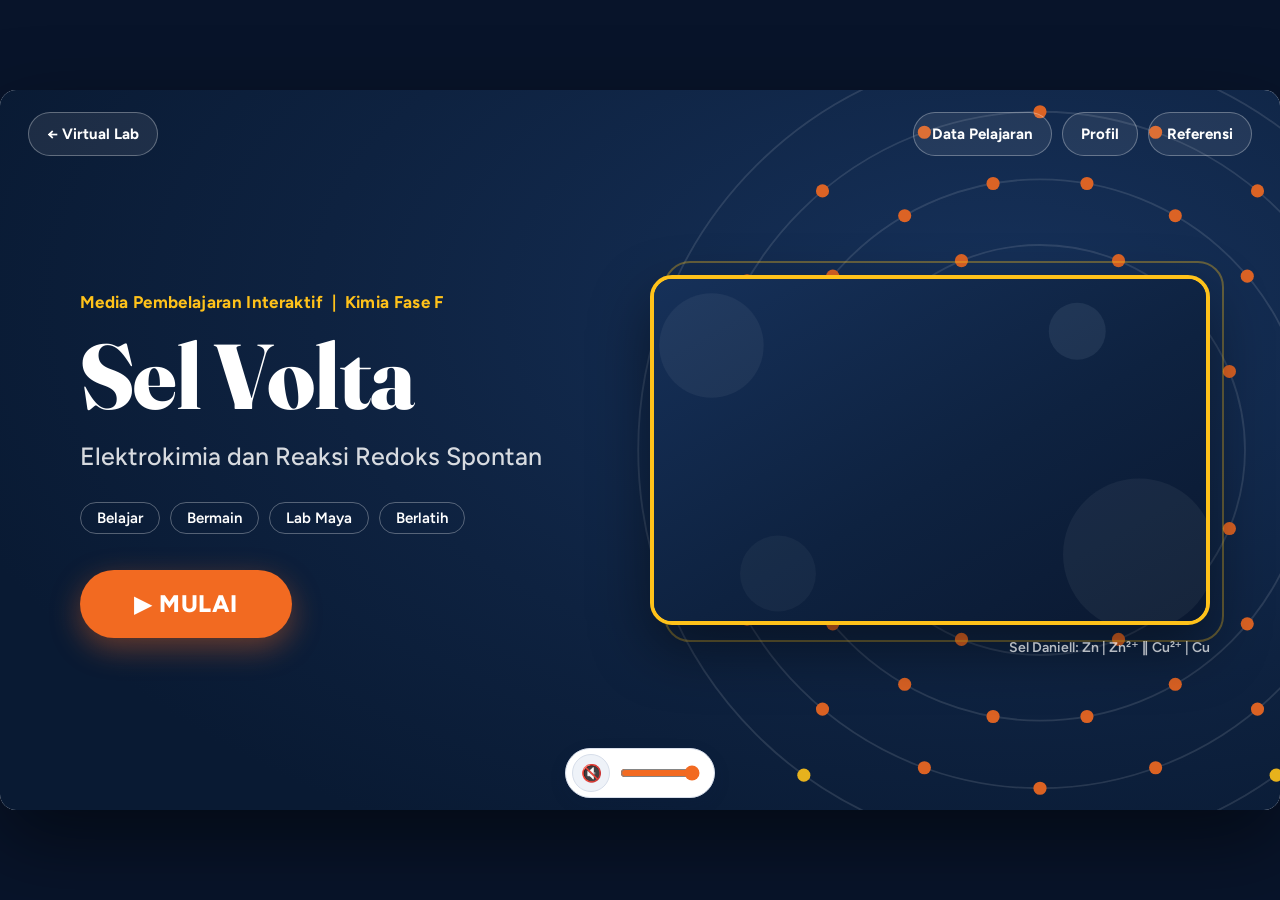
==== sel-volta/index.html @ 4cd9e153 "Add files via upload" ====
<!DOCTYPE html>
<html lang="id">
<head>
<meta charset="UTF-8" />
<meta name="viewport" content="width=device-width, initial-scale=1" />
<title>Sel Volta | Media Pembelajaran Interaktif dan Lab Maya</title>
<meta name="description" content="Media pembelajaran interaktif Sel Volta untuk Kimia Kelas XII: materi, permainan, praktikum virtual Lab Maya, dan latihan soal.">
<meta name="theme-color" content="#0E2240">
<link rel="icon" href="data:image/svg+xml,%3Csvg xmlns='http://www.w3.org/2000/svg' viewBox='0 0 64 64'%3E%3Crect width='64' height='64' rx='14' fill='%230E2240'/%3E%3Ccircle cx='32' cy='32' r='22' fill='none' stroke='%23FFC21A' stroke-width='3'/%3E%3Ccircle cx='32' cy='32' r='9' fill='%23F26A21'/%3E%3C/svg%3E">
<link rel="preconnect" href="https://fonts.googleapis.com">
<link rel="preconnect" href="https://fonts.gstatic.com" crossorigin>
<link href="https://fonts.googleapis.com/css2?family=Fraunces:opsz,wght@9..144,600;9..144,800&family=Figtree:wght@400;500;600;700;800&display=swap" rel="stylesheet">
<link rel="stylesheet" href="styles.css">
<script>window.__imgq=[];function imgErr(el){window.__imgq.push(el);}</script>
</head>
<body>
<div id="viewport">
  <div id="stage">
    <div id="efek-salah"></div>

    <!-- Audio: efek suara + musik latar -->
    <audio id="bgm" loop preload="auto"></audio>
    <div id="audio-dock">
      <div id="audio-widget">
        <button class="icon-btn-small" id="sound-toggle" data-sfx="no" onclick="toggleSound()" title="Efek suara" aria-label="Efek suara">🔊</button>
        <input type="range" id="volume-slider" min="0" max="1" step="0.05" value="1" oninput="changeVolume(this.value)" title="Volume efek suara" aria-label="Volume efek suara">
      </div>
      <div id="bgm-widget">
        <button id="btn-bgm" onclick="toggleBacksound()" title="Musik latar: mati, klik untuk menyalakan" aria-label="Musik latar">🔇</button>
        <input type="range" id="bgm-volume" min="0" max="100" value="50" oninput="ubahVolumeBacksound(this.value)" title="Volume musik latar" aria-label="Volume musik latar">
      </div>
    </div>

    <!-- ============ LAYAR JUDUL ============ -->
    <section id="scr-judul" class="screen active">
      <div class="bg" aria-hidden="true"><svg class="judul-atom" viewBox="0 0 400 400" aria-hidden="true"><g class="shell s1"><circle cx="200" cy="200" r="70"/><circle class="e" cx="270.0" cy="200.0" r="3.2"/><circle class="e" cx="130.0" cy="200.0" r="3.2"/></g><g class="shell s2"><circle cx="200" cy="200" r="100"/><circle class="e" cx="292.4" cy="238.3" r="3.2"/><circle class="e" cx="238.3" cy="292.4" r="3.2"/><circle class="e" cx="161.7" cy="292.4" r="3.2"/><circle class="e" cx="107.6" cy="238.3" r="3.2"/><circle class="e" cx="107.6" cy="161.7" r="3.2"/><circle class="e" cx="161.7" cy="107.6" r="3.2"/><circle class="e" cx="238.3" cy="107.6" r="3.2"/><circle class="e" cx="292.4" cy="161.7" r="3.2"/></g><g class="shell s3"><circle cx="200" cy="200" r="132"/><circle class="e" cx="332.0" cy="200.0" r="3.2"/><circle class="e" cx="324.0" cy="245.1" r="3.2"/><circle class="e" cx="301.1" cy="284.8" r="3.2"/><circle class="e" cx="266.0" cy="314.3" r="3.2"/><circle class="e" cx="222.9" cy="330.0" r="3.2"/><circle class="e" cx="177.1" cy="330.0" r="3.2"/><circle class="e" cx="134.0" cy="314.3" r="3.2"/><circle class="e" cx="98.9" cy="284.8" r="3.2"/><circle class="e" cx="76.0" cy="245.1" r="3.2"/><circle class="e" cx="68.0" cy="200.0" r="3.2"/><circle class="e" cx="76.0" cy="154.9" r="3.2"/><circle class="e" cx="98.9" cy="115.2" r="3.2"/><circle class="e" cx="134.0" cy="85.7" r="3.2"/><circle class="e" cx="177.1" cy="70.0" r="3.2"/><circle class="e" cx="222.9" cy="70.0" r="3.2"/><circle class="e" cx="266.0" cy="85.7" r="3.2"/><circle class="e" cx="301.1" cy="115.2" r="3.2"/><circle class="e" cx="324.0" cy="154.9" r="3.2"/></g><g class="shell s4"><circle cx="200" cy="200" r="165"/><circle class="e" cx="362.5" cy="228.7" r="3.2"/><circle class="e" cx="342.9" cy="282.5" r="3.2"/><circle class="e" cx="306.1" cy="326.4" r="3.2"/><circle class="e" cx="256.4" cy="355.0" r="3.2"/><circle class="e" cx="200.0" cy="365.0" r="3.2"/><circle class="e" cx="143.6" cy="355.0" r="3.2"/><circle class="e" cx="93.9" cy="326.4" r="3.2"/><circle class="e" cx="57.1" cy="282.5" r="3.2"/><circle class="e" cx="37.5" cy="228.7" r="3.2"/><circle class="e" cx="37.5" cy="171.3" r="3.2"/><circle class="e" cx="57.1" cy="117.5" r="3.2"/><circle class="e" cx="93.9" cy="73.6" r="3.2"/><circle class="e" cx="143.6" cy="45.0" r="3.2"/><circle class="e" cx="200.0" cy="35.0" r="3.2"/><circle class="e" cx="256.4" cy="45.0" r="3.2"/><circle class="e" cx="306.1" cy="73.6" r="3.2"/><circle class="e" cx="342.9" cy="117.5" r="3.2"/><circle class="e" cx="362.5" cy="171.3" r="3.2"/></g><g class="shell s5"><circle cx="200" cy="200" r="196"/><circle class="e gold" cx="200.0" cy="4.0" r="3.2"/><circle class="e gold" cx="386.4" cy="139.4" r="3.2"/><circle class="e gold" cx="315.2" cy="358.6" r="3.2"/><circle class="e gold" cx="84.8" cy="358.6" r="3.2"/><circle class="e gold" cx="13.6" cy="139.4" r="3.2"/></g></svg></div>
      <div class="judul-topleft"><a class="home-section-btn" href="../index.html">← Virtual Lab</a></div>
      <div class="judul-topright">
        <button class="home-section-btn" data-sfx onclick="openModal('modal-info')">Data Pelajaran</button>
        <button class="home-section-btn" data-sfx onclick="openModal('modal-dev')">Profil</button>
        <button class="home-section-btn" data-sfx onclick="openModal('modal-ref')">Referensi</button>
      </div>
      <div class="judul-grid">
        <div class="judul-text">
          <p class="judul-eyebrow">Media Pembelajaran Interaktif &nbsp;|&nbsp; Kimia Fase F</p>
          <h1 class="judul-utama" id="cfg-judul">Judul Materi</h1>
          <p class="judul-sub" id="cfg-subjudul">Sub Judul Materi</p>
          <ul class="judul-chips" aria-label="Isi media">
            <li>Belajar</li><li>Bermain</li><li>Lab Maya</li><li>Berlatih</li>
          </ul>
          <button class="btn mulai-btn" data-sfx onclick="openModal('modal-login')">▶ MULAI</button>
        </div>
        <figure class="judul-visual">
          <img id="cfg-bgjudul" src="./asset/img/bg_judul.jpg" alt="Ilustrasi sel Volta Zn–Cu dengan jembatan garam" onerror="imgErr(this)">
          <figcaption>Sel Daniell: Zn | Zn²⁺ ‖ Cu²⁺ | Cu</figcaption>
        </figure>
      </div>
    </section>

    <!-- ============ LAYAR MENU ============ -->
    <section id="scr-menu" class="screen">
      <div class="bg"></div>
      <div class="topbar">
        <div class="judul-bar"><span id="cfg-judul-menu">Judul Materi</span><small>Pilih kegiatan belajar kalian</small></div>
        <div class="spacer"></div>
        <button class="icon-btn" data-sfx onclick="goJudul()" title="Beranda" aria-label="Beranda">⌂</button>
      </div>
      <div class="menu-head">
        <h2>Anak-anak, mari kita mulai pembelajaran!</h2>
        <p>Pak Sabirin menyarankan urutan ini: mulai dari <b>Belajar</b>, lanjut ke <b>Bermain</b>, lakukan praktikum di <b>Lab Maya</b>, lalu akhiri dengan <b>Berlatih</b>.</p>
      </div>
      <div class="menu-cards empat">
        <button class="menu-card mc-belajar" data-sfx onclick="startBelajar()">
          <img src="./asset/img/menu_belajar.png" class="img-ikon" alt="" onerror="imgErr(this)">
          <div class="mc-judul">Belajar</div>
          <div class="mc-sub">Materi Pembelajaran</div>
        </button>
        <button class="menu-card mc-bermain" data-sfx onclick="startBermain()">
          <img src="./asset/img/menu_bermain.png" class="img-ikon" alt="" onerror="imgErr(this)">
          <div class="mc-judul">Bermain</div>
          <div class="mc-sub">10 Permainan Interaktif</div>
        </button>
        <button class="menu-card mc-lab" data-sfx onclick="startLabMaya()">
          <div class="lab-ikon-emoji" aria-hidden="true">🔬</div>
          <div class="mc-judul">Lab Maya</div>
          <div class="mc-sub">Rakit Sel Volta</div>
        </button>
        <button class="menu-card mc-berlatih" data-sfx onclick="startBerlatih()">
          <img src="./asset/img/menu_berlatih.png" class="img-ikon" alt="" onerror="imgErr(this)">
          <div class="mc-judul">Berlatih</div>
          <div class="mc-sub">10 Soal Evaluasi</div>
        </button>
      </div>
    </section>

    <!-- ============ LAYAR BELAJAR ============ -->
    <section id="scr-belajar" class="screen">
      <div class="bg"></div>
      <div class="topbar">
        <div class="judul-bar">Belajar<small id="belajar-sub">Materi</small></div>
        <div class="spacer"></div>
        <div class="progress-wrap"><span class="progress-label" id="belajar-plabel">1/7</span><div class="progress-track"><div class="progress-fill" id="belajar-pfill"></div></div></div>
        <button class="icon-btn" data-sfx onclick="goMenu()" title="Menu" aria-label="Menu">☰</button>
      </div>
      <div class="content" id="belajar-content"></div>
      <div class="navbar">
        <button class="nav-btn nav-back" id="belajar-prev" data-sfx onclick="belajarPrev()">◀ Sebelumnya</button>
        <button class="nav-btn nav-next" id="belajar-next" data-sfx onclick="belajarNext()">Selanjutnya ▶</button>
      </div>
    </section>

    <!-- ============ LAYAR BERMAIN ============ -->
    <section id="scr-bermain" class="screen">
      <div class="bg"></div>
      <div class="topbar">
        <div class="judul-bar">Bermain<small id="bermain-sub">Aktivitas Interaktif</small></div>
        <div class="spacer"></div>
        <div class="skor-badge">🏆 Skor: <span id="skor-bermain-angka">0</span></div>
        <div class="progress-wrap" style="margin-left:10px"><span class="progress-label" id="bermain-plabel">1/10</span><div class="progress-track" style="width:120px"><div class="progress-fill" id="bermain-pfill"></div></div></div>
        <button class="icon-btn" data-sfx onclick="goMenu()" title="Menu" aria-label="Menu">☰</button>
      </div>
      <div class="content" id="bermain-content"></div>
      <div class="navbar">
        <button class="nav-btn nav-back" id="bermain-prev" data-sfx onclick="bermainPrev()">◀ Sebelumnya</button>
        <button class="nav-btn nav-next" id="bermain-next" data-sfx onclick="bermainNext()" disabled>Selanjutnya ▶</button>
      </div>
    </section>

    <!-- ============ LAYAR BERLATIH ============ -->
    <section id="scr-berlatih" class="screen">
      <div class="bg"></div>
      <div class="topbar">
        <div class="judul-bar">Berlatih<small id="berlatih-sub">Uji Pemahaman</small></div>
        <div class="spacer"></div>
        <div class="skor-badge">🏆 Skor: <span id="skor-berlatih-angka">0</span></div>
        <div class="progress-wrap" style="margin-left:10px"><span class="progress-label" id="berlatih-plabel">1/10</span><div class="progress-track" style="width:160px"><div class="progress-fill" id="berlatih-pfill"></div></div></div>
        <button class="icon-btn" data-sfx onclick="goMenu()" title="Menu" aria-label="Menu">☰</button>
      </div>
      <div class="content" id="berlatih-content"></div>
      <div class="navbar">
        <button class="nav-btn nav-back" id="berlatih-prev" data-sfx onclick="berlatihPrev()">◀ Sebelumnya</button>
        <button class="nav-btn nav-next" id="berlatih-next" data-sfx onclick="berlatihNext()" disabled>Selanjutnya ▶</button>
      </div>
    </section>

    <!-- ============ LAYAR LAB MAYA ============ -->
    <section id="scr-lab" class="screen">
      <div class="bg"></div>
      <div class="topbar">
        <div class="judul-bar">Lab Maya<small>Praktikum Virtual Sel Volta</small></div>
        <div class="spacer"></div>
        <div class="lab-badge-misi">🎯 Misi: <span id="lab-misi-count">0/5</span></div>
        <div class="skor-badge">🏆 Skor: <span id="lab-skor-angka">0</span></div>
        <button class="icon-btn" data-sfx onclick="goMenu()" title="Menu" aria-label="Menu">☰</button>
      </div>
      <div class="content lab-content">
        <div class="lab-toast" id="lab-toast" role="status" aria-live="polite"></div>
        <div class="lab-wrap">

          <!-- MEJA PRAKTIKUM -->
          <div class="lab-bench">
            <div class="lab-bench-head">
              <span class="lab-bench-title">Meja Praktikum</span>
              <button class="lab-mode" id="lab-mode" data-sfx onclick="labToggleMikro()" aria-pressed="false">🔬 Mode Partikel: mati</button>
              <span class="lab-status off" id="lab-status">Saklar terbuka, rangkaian terputus</span>
            </div>
            <div class="lab-stage" id="lab-stage">
              <svg id="lab-svg" viewBox="0 0 744 496" role="img" aria-label="Rangkaian sel Volta: dua gelas kimia berisi larutan, elektrode, jembatan garam, saklar, lampu, dan voltmeter">
                <defs>
                  <radialGradient id="bgStage" cx="50%" cy="42%" r="75%"><stop offset="0" stop-color="#1B3A6B"/><stop offset="1" stop-color="#0E2240"/></radialGradient>
                  <linearGradient id="gAn" x1="0" x2="1" y1="0" y2="0"><stop offset="0" stop-color="#6F7E88"/><stop offset=".5" stop-color="#D3DEE6"/><stop offset="1" stop-color="#6F7E88"/></linearGradient>
                  <linearGradient id="gKa" x1="0" x2="1" y1="0" y2="0"><stop offset="0" stop-color="#9A4F22"/><stop offset=".5" stop-color="#F0AA72"/><stop offset="1" stop-color="#9A4F22"/></linearGradient>
                  <radialGradient id="lampGlowGrad"><stop offset="0" stop-color="#FFE08A" stop-opacity=".95"/><stop offset=".5" stop-color="#FFC21A" stop-opacity=".35"/><stop offset="1" stop-color="#FFC21A" stop-opacity="0"/></radialGradient>
                  <filter id="glow" x="-80%" y="-80%" width="260%" height="260%"><feGaussianBlur stdDeviation="2.4" result="b"/><feMerge><feMergeNode in="b"/><feMergeNode in="SourceGraphic"/></feMerge></filter>
                  <clipPath id="clipL"><path d="M54,244 H276 V404 Q276,418 262,418 H68 Q54,418 54,404 Z"/></clipPath>
                  <clipPath id="clipR"><path d="M468,244 H690 V404 Q690,418 676,418 H482 Q468,418 468,404 Z"/></clipPath>
                  <path id="ePath" d="M130,146 V70 H614 V146" fill="none"/>
                  <path id="brPathLR" d="M225,330 V196 Q225,176 245,176 H499 Q519,176 519,196 V330" fill="none"/>
                  <path id="brPathRL" d="M519,330 V196 Q519,176 499,176 H245 Q225,176 225,196 V330" fill="none"/>
                </defs>

                <rect width="744" height="496" fill="url(#bgStage)"/>
                <g fill="none" stroke="#fff" stroke-opacity=".05" stroke-width="1.5">
                  <circle cx="372" cy="250" r="150"/><circle cx="372" cy="250" r="215"/><circle cx="372" cy="250" r="280"/><circle cx="372" cy="250" r="345"/>
                </g>

                <!-- meja -->
                <rect x="24" y="420" width="696" height="13" rx="6.5" fill="#1D3C6E"/>
                <rect x="24" y="420" width="696" height="3.5" rx="1.75" fill="#3B6CB3"/>

                <!-- ========== GELAS KIRI : ANODA ========== -->
                <g id="bkL">
                  <g clip-path="url(#clipL)">
                    <rect id="solL" x="54" y="290" width="222" height="130" style="fill:var(--sol)"/>
                    <g transform="translate(48,0)"><g class="wave"><path d="M0,290 q15,-6 30,0 t30,0 q15,-6 30,0 t30,0 q15,-6 30,0 t30,0 q15,-6 30,0 t30,0 q15,-6 30,0 t30,0 q15,-6 30,0 t30,0 V300 H0 Z" style="fill:var(--sol)"/></g></g>
                    <g id="ionsL"></g>
                  </g>
                  <rect x="121" y="146" width="18" height="16" rx="3" fill="#3A557F" stroke="#9FB2D4" stroke-width="1.5"/>
                  <rect id="plateL" x="117" y="158" width="26" height="238" rx="3" fill="url(#gAn)" stroke="rgba(255,255,255,.35)"/>
                  <text id="symL" x="130" y="198" text-anchor="middle" font-size="13" font-weight="800" fill="#fff" stroke="rgba(8,20,42,.7)" stroke-width="3" paint-order="stroke" font-family="Figtree,sans-serif">Zn</text>
                  <g clip-path="url(#clipL)">
                    <rect id="wetL" x="117" y="290" width="26" height="106" style="fill:var(--sol)" opacity=".4"/>
                    <g id="genL"></g>
                  </g>
                  <path class="lab-glass" d="M52,244 V404 Q52,420 68,420 H262 Q278,420 278,404 V244"/>
                  <path d="M44,244 H52 M278,244 H286" stroke="rgba(255,255,255,.62)" stroke-width="3" stroke-linecap="round"/>
                  <path d="M66,256 V396" stroke="#fff" stroke-opacity=".22" stroke-width="4" stroke-linecap="round" fill="none"/>
                  <text id="solLblL" x="64" y="263" class="lab-txt" style="font-size:10.5px">Zn²⁺(aq)</text>
                  <text id="massLblL" x="64" y="278" font-size="10.5" font-weight="800" fill="#FFB27A" font-family="Figtree,sans-serif" opacity="0" style="transition:opacity .5s">▼ massa</text>
                </g>

                <!-- ========== GELAS KANAN : KATODA ========== -->
                <g id="bkR">
                  <g clip-path="url(#clipR)">
                    <rect id="solR" x="468" y="290" width="222" height="130" style="fill:var(--sol)"/>
                    <g transform="translate(462,0)"><g class="wave"><path d="M0,290 q15,-6 30,0 t30,0 q15,-6 30,0 t30,0 q15,-6 30,0 t30,0 q15,-6 30,0 t30,0 q15,-6 30,0 t30,0 q15,-6 30,0 t30,0 V300 H0 Z" style="fill:var(--sol)"/></g></g>
                    <g id="ionsR"></g>
                  </g>
                  <rect x="605" y="146" width="18" height="16" rx="3" fill="#3A557F" stroke="#9FB2D4" stroke-width="1.5"/>
                  <g clip-path="url(#clipR)">
                    <rect id="depR" x="607" y="292" width="14" height="104" rx="4" fill="#D9824A" opacity="0"/>
                  </g>
                  <rect id="plateR" x="601" y="158" width="26" height="238" rx="3" fill="url(#gKa)" stroke="rgba(255,255,255,.35)"/>
                  <text id="symR" x="614" y="198" text-anchor="middle" font-size="13" font-weight="800" fill="#fff" stroke="rgba(8,20,42,.7)" stroke-width="3" paint-order="stroke" font-family="Figtree,sans-serif">Cu</text>
                  <g clip-path="url(#clipR)">
                    <rect id="wetR" x="601" y="290" width="26" height="106" style="fill:var(--sol)" opacity=".4"/>
                    <g id="genR"></g>
                  </g>
                  <path class="lab-glass" d="M466,244 V404 Q466,420 482,420 H676 Q692,420 692,404 V244"/>
                  <path d="M458,244 H466 M692,244 H700" stroke="rgba(255,255,255,.62)" stroke-width="3" stroke-linecap="round"/>
                  <path d="M480,256 V396" stroke="#fff" stroke-opacity=".22" stroke-width="4" stroke-linecap="round" fill="none"/>
                  <text id="solLblR" x="680" y="263" text-anchor="end" class="lab-txt" style="font-size:10.5px">Cu²⁺(aq)</text>
                  <text id="massLblR" x="680" y="278" text-anchor="end" font-size="10.5" font-weight="800" fill="#FFD86B" font-family="Figtree,sans-serif" opacity="0" style="transition:opacity .5s">▲ massa</text>
                </g>

                <!-- ========== JEMBATAN GARAM ========== -->
                <path id="bridgeGhost" class="bridge-ghost" d="M225,330 V196 Q225,176 245,176 H499 Q519,176 519,196 V330" stroke-width="22"/>
                <g id="lab-bridge" class="lepas">
                  <path d="M225,330 V196 Q225,176 245,176 H499 Q519,176 519,196 V330" fill="none" stroke="#B7C7E4" stroke-opacity=".6" stroke-width="26"/>
                  <path d="M225,330 V196 Q225,176 245,176 H499 Q519,176 519,196 V330" fill="none" stroke="#EAF1FF" stroke-opacity=".9" stroke-width="18"/>
                  <circle cx="225" cy="330" r="9" fill="#EFE7CF" stroke="#BFB48F"/><circle cx="519" cy="330" r="9" fill="#EFE7CF" stroke="#BFB48F"/>
                  <g class="bridge-ions" id="bridgeIons" opacity="0"></g>
                </g>
                <text id="brTagKiri" x="244" y="212" font-size="11" font-weight="800" fill="#8EC1FF" font-family="Figtree,sans-serif" opacity="0" style="transition:opacity .4s">◀ NO₃⁻ ke anoda</text>
                <text id="brTagKanan" x="500" y="212" text-anchor="end" font-size="11" font-weight="800" fill="#FFA566" font-family="Figtree,sans-serif" opacity="0" style="transition:opacity .4s">K⁺ ke katoda ▶</text>

                <!-- ========== RANGKAIAN LUAR ========== -->
                <path class="lab-wire" d="M130,146 V70 H199"/>
                <path class="lab-wire" d="M291,70 H338"/>
                <path class="lab-wire" d="M402,70 H434"/>
                <path class="lab-wire" d="M572,70 H614 V146"/>
                <g id="lab-elektron" filter="url(#glow)"></g>

                <!-- saklar -->
                <g id="lab-switch">
                  <circle cx="205" cy="70" r="6.5" class="lab-term"/><circle cx="285" cy="70" r="6.5" class="lab-term"/>
                  <line id="lab-switch-lever" x1="205" y1="70" x2="283" y2="70" stroke="#D7E1F5" stroke-width="6" stroke-linecap="round"/>
                  <text class="lab-txt" x="245" y="100" text-anchor="middle">SAKLAR</text>
                </g>

                <!-- lampu -->
                <g id="lab-lamp">
                  <circle id="lampGlow" class="lamp-glow" cx="370" cy="70" r="66" fill="url(#lampGlowGrad)"/>
                  <g id="lampRays" class="lamp-rays" stroke="#FFC21A" stroke-width="3" stroke-linecap="round"><line x1="397.7" y1="81.5" x2="408.8" y2="86.1"/><line x1="381.5" y1="97.7" x2="386.1" y2="108.8"/><line x1="358.5" y1="97.7" x2="353.9" y2="108.8"/><line x1="342.3" y1="81.5" x2="331.2" y2="86.1"/><line x1="342.3" y1="58.5" x2="331.2" y2="53.9"/><line x1="358.5" y1="42.3" x2="353.9" y2="31.2"/><line x1="381.5" y1="42.3" x2="386.1" y2="31.2"/><line x1="397.7" y1="58.5" x2="408.8" y2="53.9"/></g>
                  <circle id="lampBulb" cx="370" cy="70" r="22" fill="#12294D" stroke="#7F96BD" stroke-width="3" style="transition:fill .4s, stroke .4s"/>
                  <path id="lampFil" d="M356,74 L362,62 L367,78 L373,62 L378,78 L384,66" fill="none" stroke="#7F96BD" stroke-width="2.4" stroke-linecap="round" stroke-linejoin="round" style="transition:stroke .4s"/>
                  <circle cx="344" cy="70" r="5.5" class="lab-term"/><circle cx="396" cy="70" r="5.5" class="lab-term"/>
                  <text class="lab-txt" x="370" y="112" text-anchor="middle">LAMPU</text>
                </g>

                <!-- voltmeter -->
                <g id="lab-vm">
                  <rect x="440" y="20" width="126" height="102" rx="12" fill="#0A1830" stroke="#3E5E94" stroke-width="2.5"/>
                  <text class="lab-txt" x="503" y="37" text-anchor="middle">VOLTMETER</text>
                  <path d="M466.96,72.76 A44,44 0 0 1 539.04,72.76" fill="none" stroke="#3E5E94" stroke-width="3" stroke-linecap="round"/>
                  <g stroke="#7F96BD" stroke-width="1.6"><line x1="467.0" y1="72.8" x2="471.1" y2="75.6"/><line x1="475.1" y1="63.9" x2="478.3" y2="67.8"/><line x1="485.4" y1="57.7" x2="487.4" y2="62.3"/><line x1="497.0" y1="54.4" x2="497.7" y2="59.4"/><line x1="509.0" y1="54.4" x2="508.3" y2="59.4"/><line x1="520.6" y1="57.7" x2="518.6" y2="62.3"/><line x1="530.9" y1="63.9" x2="527.7" y2="67.8"/><line x1="539.0" y1="72.8" x2="534.9" y2="75.6"/></g>
                  <text class="lab-txt" x="458" y="88" text-anchor="middle" style="font-size:8.5px">0</text>
                  <text class="lab-txt" x="548" y="88" text-anchor="middle" style="font-size:8.5px">3,5</text>
                  <line id="vm-needle" x1="503" y1="98" x2="503" y2="60" stroke="#FFC21A" stroke-width="2.8" stroke-linecap="round"/>
                  <circle cx="503" cy="98" r="4.5" fill="#FFC21A"/>
                  <text id="vm-reading" x="503" y="115" text-anchor="middle" font-family="Consolas,'Courier New',monospace" font-size="13" font-weight="800" fill="#5C6F8F">0,00 V</text>
                  <circle cx="440" cy="70" r="8" fill="#1D3C6E" stroke="#ECEFF1" stroke-width="2"/>
                  <text x="440" y="75" text-anchor="middle" font-size="14" font-weight="800" fill="#fff" font-family="Figtree,sans-serif">−</text>
                  <circle cx="566" cy="70" r="8" fill="#F26A21" stroke="#ECEFF1" stroke-width="2"/>
                  <text x="566" y="75" text-anchor="middle" font-size="13" font-weight="800" fill="#fff" font-family="Figtree,sans-serif">+</text>
                </g>

                <!-- keterangan arus elektron -->
                <g id="capG" opacity="0" style="transition:opacity .5s">
                  <rect x="262" y="128" width="220" height="24" rx="12" fill="rgba(255,194,26,.14)" stroke="#FFC21A" stroke-width="1.2"/>
                  <text id="capTxt" x="372" y="144.5" text-anchor="middle" font-size="12" font-weight="800" fill="#FFE29A" font-family="Figtree,sans-serif">e⁻ mengalir: Zn → Cu</text>
                </g>

                <!-- peran & reaksi -->
                <rect x="52" y="440" width="226" height="22" rx="11" fill="#25508C"/>
                <text class="lab-pill-txt" x="165" y="455.5" text-anchor="middle" fill="#fff">ANODA (−) · OKSIDASI</text>
                <text id="rxL" class="lab-rx" x="165" y="484" text-anchor="middle">Zn → Zn²⁺ + 2e⁻</text>
                <rect x="466" y="440" width="226" height="22" rx="11" fill="#F26A21"/>
                <text class="lab-pill-txt" x="579" y="455.5" text-anchor="middle" fill="#fff">KATODA (+) · REDUKSI</text>
                <text id="rxR" class="lab-rx" x="579" y="484" text-anchor="middle">Cu²⁺ + 2e⁻ → Cu</text>
              </svg>
            </div>
          </div>

          <!-- PANEL KONTROL -->
          <div class="lab-panel">
            <div class="lab-tabs" role="tablist">
              <button class="lab-tab active" data-tab="rakit" data-sfx onclick="labTab('rakit')">🧰 Rakit</button>
              <button class="lab-tab" data-tab="data" data-sfx onclick="labTab('data')">📊 Data</button>
              <button class="lab-tab" data-tab="misi" data-sfx onclick="labTab('misi')">🎯 Misi</button>
            </div>

            <div class="lab-tab-body" id="tab-rakit" style="display:flex">
              <div class="lab-sec">
                <div class="lab-sec-title">Elektrode KIRI <span class="peran-tag peran-an">ANODA (−)</span>
                  <button class="tukar" data-sfx onclick="labTukar()" title="Tukar posisi kedua logam">⇄ Tukar</button></div>
                <div class="logam-grid" id="grid-kiri"></div>
              </div>
              <div class="lab-sec">
                <div class="lab-sec-title">Elektrode KANAN <span class="peran-tag peran-kat">KATODA (+)</span></div>
                <div class="logam-grid" id="grid-kanan"></div>
              </div>
              <div class="lab-sec">
                <div class="lab-sec-title">⚙️ Sambungan Rangkaian</div>
                <div class="lab-toggle-row">
                  <button class="lab-toggle off" id="tg-bridge" data-sfx onclick="toggleBridge()">🌉 Jembatan Garam</button>
                  <button class="lab-toggle off" id="tg-saklar" data-sfx onclick="toggleSaklar()">⚡ Saklar</button>
                </div>
                <div class="lab-hint">💡 Sel bekerja bila E°sel positif, jembatan terpasang, dan saklar tertutup.</div>
              </div>
              <button class="lab-reset-btn" data-sfx onclick="labReset()">🔄 Reset Praktikum</button>
            </div>

            <div class="lab-tab-body" id="tab-data" style="display:none">
              <div class="lab-sec"><div class="lab-sec-title" style="color:var(--navy-3)">ANODA (−) · Oksidasi · KIRI</div><div id="d-anoda"></div></div>
              <div class="lab-sec"><div class="lab-sec-title" style="color:var(--orange-d)">KATODA (+) · Reduksi · KANAN</div><div id="d-katoda"></div></div>
              <div class="lab-sec"><div class="lab-sec-title">Reaksi Sel</div><div id="d-total"></div></div>
              <div class="lab-sec"><div class="lab-sec-title">🧮 Potensial Sel</div><div id="d-ehitung"></div></div>
              <div class="lab-sec"><div class="lab-sec-title">📝 Notasi Sel</div><div id="d-notasi"></div></div>
              <div class="lab-sec"><div class="lab-sec-title">🔎 Spontanitas &amp; Pengamatan</div><div id="d-spontan"></div><div class="lab-makro" id="d-makro"></div></div>
              <button class="lab-reset-btn" data-sfx onclick="labCatat()">📓 Catat Pengamatan ke LKPD</button>
              <div class="lab-log" id="lab-log"></div>
            </div>

            <div class="lab-tab-body" id="tab-misi" style="display:none">
              <div class="misi-card" id="misi-1">
                <div class="misi-head"><span class="misi-no">1</span><span class="misi-status" id="st-m1">⬜ Belum selesai</span></div>
                <div class="misi-teks"><b>Sel Daniell:</b> rakit sel dari elektrode <b>Zn</b> (anoda, kiri) dan <b>Cu</b> (katoda, kanan), lalu pasang jembatan garam dan tutup saklar. Amati tegangannya!</div>
              </div>
              <div class="misi-card" id="misi-2">
                <div class="misi-head"><span class="misi-no">2</span><span class="misi-status" id="st-m2">⬜ Belum selesai</span></div>
                <div class="misi-teks"><b>Tegangan Super:</b> ganti elektrode sehingga E°sel ≥ 1,50 V. Petunjuk: pilih pasangan logam dengan selisih E° yang besar.</div>
              </div>
              <div class="misi-card" id="misi-3">
                <div class="misi-head"><span class="misi-no">3</span><span class="misi-status" id="st-m3">⬜ Belum selesai</span></div>
                <div class="misi-teks"><b>Pentingnya Jembatan Garam:</b> dengan sel yang sedang aktif, lepas jembatan garam dan amati voltmeter serta lampu.</div>
              </div>
              <div class="misi-card" id="misi-4">
                <div class="misi-head"><span class="misi-no">4</span><span class="misi-status" id="st-m4">⬜ Belum selesai</span></div>
                <div class="misi-teks"><b>Analisis Anoda:</b> tentukan elektrode yang menjadi anoda pada sel yang sedang aktif.</div>
                <div id="m4-quiz"></div>
              </div>
              <div class="misi-card" id="misi-5">
                <div class="misi-head"><span class="misi-no">5</span><span class="misi-status" id="st-m5">⬜ Belum selesai</span></div>
                <div class="misi-teks"><b>Notasi Sel:</b> pilih notasi sel yang benar untuk konfigurasi sel yang sedang aktif.</div>
                <div id="m5-quiz"></div>
              </div>
            </div>
          </div>
        </div>
      </div>
      <div class="navbar">
        <button class="nav-btn nav-back" data-sfx onclick="goMenu()">◀ Kembali ke Menu</button>
        <button class="nav-btn nav-next" id="lab-selesai-btn" data-sfx onclick="labSelesai()" disabled>Selesai Praktikum ▶</button>
      </div>
    </section>

    <!-- ============ MODAL LOGIN ============ -->
    <div class="modal-bg" id="modal-login">
      <div class="modal" style="width: 550px; text-align: center; padding: 46px;">
        <button class="tutup" data-sfx onclick="closeModal('modal-login')" aria-label="Tutup">✕</button>
        <h3>Selamat Datang!</h3>
        <p style="margin-bottom:22px;">Silakan isi identitasmu sebelum mulai belajar.</p>
        <input type="text" id="in-nama" class="input-form" placeholder="Nama Lengkap" required>
        <input type="text" id="in-sekolah" class="input-form" placeholder="Asal Sekolah">
        <input type="text" id="in-kelas" class="input-form" placeholder="Kelas">
        <div id="login-pesan" style="color:var(--bad-d); font-weight:700; margin-bottom:14px; display:none;">⚠️ Nama belum diisi!</div>
        <button class="btn btn-kuning" style="width:100%; height:62px; font-size:23px; margin-top:8px;" data-sfx onclick="simpanIdentitas()">Mulai Belajar</button>
      </div>
    </div>

    <!-- ============ MODAL INFO ============ -->
    <div class="modal-bg" id="modal-info">
      <div class="modal">
        <button class="tutup" data-sfx onclick="closeModal('modal-info')" aria-label="Tutup">✕</button>
        <h3>Informasi Materi</h3>
        <table class="info-tabel">
          <tr><td>Fase / Kelas</td><td id="cfg-fase">Fase F • Kelas XII</td></tr>
          <tr><td>Mata Pelajaran</td><td id="cfg-mapel">Kimia</td></tr>
          <tr><td>Unit</td><td id="cfg-unit">Elektrokimia</td></tr>
          <tr><td>Sub Unit</td><td id="cfg-subunit">Sel Volta</td></tr>
          <tr><td>Tujuan Pembelajaran</td><td id="cfg-tp"></td></tr>
        </table>
      </div>
    </div>

    <!-- ============ MODAL PROFIL ============ -->
    <div class="modal-bg" id="modal-dev">
      <div class="modal" style="width: 860px; padding: 38px 40px;">
        <button class="tutup" data-sfx onclick="closeModal('modal-dev')" aria-label="Tutup">✕</button>
        <h3 style="text-align: center; margin-bottom: 22px;">Profil Pengembang</h3>
        <div style="display: flex; gap: 30px; align-items: center; background: var(--tint-2); padding: 28px; border-radius: 20px; border: 1.5px solid var(--line);">
          <div style="flex-shrink: 0; display: flex; flex-direction: column; align-items: center; gap: 14px;">
            <div style="position: relative;">
              <img id="cfg-foto" src="./asset/img/profil.jpg" alt="Foto Pengembang" style="width: 180px; height: 180px; border-radius: 50%; object-fit: cover; box-shadow: var(--sh-2); background: #fff; border: 4px solid var(--gold);" onerror="imgErr(this)">
              <div style="position: absolute; bottom: 4px; right: 4px; background: var(--ok-d); color: white; width: 36px; height: 36px; border-radius: 50%; display: flex; align-items: center; justify-content: center; font-size: 18px; border: 3px solid #fff;" title="Terverifikasi">✓</div>
            </div>
            <div style="background: var(--orange); color: #fff; font-weight: 800; padding: 6px 18px; border-radius: 99px; font-size: 15px;">Pak Sabirin</div>
          </div>
          <div style="flex: 1; min-width: 0;">
            <table class="info-tabel" style="margin-top: 0; border-radius: 12px; overflow: hidden; table-layout: fixed;">
              <tr><td style="width: 33%;">Nama Pengembang</td><td id="cfg-nama" style="font-weight: 800; color: var(--navy); font-size: 21px;"></td></tr>
              <tr><td>Instansi</td><td id="cfg-instansi"></td></tr>
              <tr><td>Surel</td><td id="cfg-surel"></td></tr>
              <tr><td>Tahun Pembuatan</td><td id="cfg-tahun"></td></tr>
              <tr><td>Jenis</td><td id="cfg-jenis"></td></tr>
            </table>
          </div>
        </div>
      </div>
    </div>

    <!-- ============ MODAL REFERENSI ============ -->
    <div class="modal-bg" id="modal-ref">
      <div class="modal" style="width: 900px; padding: 32px 40px;">
        <button class="tutup" data-sfx onclick="closeModal('modal-ref')" aria-label="Tutup">✕</button>
        <h3>Referensi</h3>
        <h4 style="font-size:15px;color:var(--navy);margin:12px 0 6px;">📚 Referensi Materi</h4>
        <ul class="referensi-list" id="cfg-ref-materi"></ul>
        <h4 style="font-size:15px;color:var(--navy);margin:12px 0 6px;">🎨 Aset Visual &amp; Efek Suara</h4>
        <ul class="referensi-list" id="cfg-ref-aset"></ul>
        <h4 style="font-size:15px;color:var(--navy);margin:12px 0 6px;">🤖 Keterlibatan AI</h4>
        <ul class="referensi-list" id="cfg-ref-ai"></ul>
        <div class="referensi-note">Catatan: seluruh materi, soal, dan pembahasan disusun oleh pengembang.</div>
      </div>
    </div>

    <!-- ============ MODAL AKHIR ============ -->
    <div class="modal-bg" id="modal-akhir">
      <div class="modal" style="width: 620px; text-align: center; padding: 44px;">
        <button class="tutup" data-sfx onclick="closeModal('modal-akhir')" aria-label="Tutup">✕</button>
        <h3 id="akhir-judul">Selesai!</h3>
        <div class="akhir" style="flex:none; margin:10px 0;">
          <div class="identitas" id="akhir-ident"></div>
          <div class="skor-angka" id="akhir-skor">0</div>
          <div id="akhir-kal" style="font-size:19px; font-weight:700; color:var(--navy); max-width:460px; margin:0 auto;"></div>
        </div>
        <div style="display:flex; gap:14px; margin-top:18px;">
          <button class="btn btn-biru" style="flex:1; height:56px; font-size:18px;" data-sfx onclick="ulangi()">🔁 Ulangi</button>
          <button class="btn btn-kuning" style="flex:1; height:56px; font-size:18px;" data-sfx onclick="closeModal('modal-akhir'); goMenu()">🏠 Menu Utama</button>
        </div>
      </div>
    </div>

    <!-- ============ MODAL LAB SELESAI ============ -->
    <div class="modal-bg" id="modal-lab">
      <div class="modal" style="width:640px; text-align:center; padding:44px;">
        <button class="tutup" data-sfx onclick="closeModal('modal-lab')" aria-label="Tutup">✕</button>
        <h3>🎉 Praktikum Selesai!</h3>
        <p>Kamu telah menyelesaikan seluruh misi di Lab Maya.</p>
        <div class="akhir" style="flex:none; margin:10px 0;">
          <div style="font-size:19px; font-weight:700; color:var(--navy);">Skor Praktikum</div>
          <div class="skor-angka"><span id="lab-akhir-skor">0</span></div>
          <div id="lab-akhir-kal" style="font-size:19px; font-weight:700; max-width:460px; margin:0 auto; color:var(--navy);"></div>
        </div>
        <div style="display:flex; gap:14px; margin-top:18px;">
          <button class="btn btn-biru" style="flex:1; height:56px; font-size:18px;" data-sfx onclick="closeModal('modal-lab')">Lanjut Eksplorasi</button>
          <button class="btn btn-kuning" style="flex:1; height:56px; font-size:18px;" data-sfx onclick="closeModal('modal-lab'); goMenu()">🏠 Menu Utama</button>
        </div>
      </div>
    </div>

  </div>
</div>
<script src="script.js"></script>
<script src="lab.js"></script>
</body>
</html>
---- sel-volta/styles.css ----
/* =====================================================================
   SEL VOLTA · Media Pembelajaran Interaktif
   Tema visual: selaras dengan situs Sabirin (navy, oranye, emas)
   Token di bawah sengaja memakai nama yang sama dengan situs Sabirin.
   ===================================================================== */
:root {
  --navy: #0E2240;
  --navy-2: #16315A;
  --navy-3: #25508C;
  --orange: #F26A21;
  --orange-d: #C9500F;
  --gold: #FFC21A;
  --gold-d: #E0A400;
  --paper: #FFFFFF;
  --tint: #EEF2F8;
  --tint-2: #F6F8FC;
  --ink: #15243B;
  --muted: #5A6B84;
  --line: #D7DEEA;

  --ok: #1E8E5A;
  --ok-d: #146B42;
  --ok-bg: #E8F6EF;
  --bad: #D64545;
  --bad-d: #A62B2B;
  --bad-bg: #FDECEC;

  --serif: "Fraunces", Georgia, "Times New Roman", serif;
  --sans: "Figtree", system-ui, -apple-system, "Segoe UI", Roboto, Arial, sans-serif;

  --sh-1: 0 6px 18px rgba(14, 34, 64, .10);
  --sh-2: 0 16px 36px rgba(14, 34, 64, .18);

  /* alias agar markup/JS lama tetap valid */
  --primary: var(--navy-2);
  --primary-tua: var(--navy);
  --accent: var(--orange);
  --accent-tua: var(--orange-d);
  --tinta: var(--ink);
  --krem-2: var(--tint-2);
  --garis: var(--line);
  --biru-muda: var(--tint);
  --hijau: var(--ok);
  --hijau-tua: var(--ok-d);
  --salah: var(--bad);
  --bayang: var(--sh-2);
  --bayang-kecil: var(--sh-1);
}

*, *::before, *::after { box-sizing: border-box; -webkit-tap-highlight-color: transparent; }
html, body {
  margin: 0; padding: 0; height: 100%; width: 100%;
  background: #08142A; overflow: hidden;
  font-family: var(--sans); color: var(--ink); touch-action: manipulation;
}
button { font-family: inherit; }
h1, h2, h3, h4 { font-family: var(--serif); letter-spacing: -.01em; }
:focus-visible { outline: 3px solid var(--gold); outline-offset: 2px; }

#viewport { position: fixed; inset: 0; overflow: hidden; }
#stage {
  position: absolute; top: 0; left: 0; width: 1280px; height: 720px;
  transform-origin: top left; background: var(--tint);
  overflow: hidden; user-select: none; border-radius: 16px;
  box-shadow: 0 30px 80px rgba(0, 0, 0, .5);
}
.screen { position: absolute; inset: 0; display: none; flex-direction: column; }
.screen.active { display: flex; animation: fade .4s cubic-bezier(.4, 0, .2, 1); }
@keyframes fade { from { opacity: 0; transform: translateY(12px); } to { opacity: 1; transform: none; } }

.bg { position: absolute; inset: 0; z-index: 0;
  background:
    radial-gradient(900px 500px at 100% 0%, rgba(242, 106, 33, .07), transparent 60%),
    radial-gradient(800px 500px at 0% 100%, rgba(14, 34, 64, .06), transparent 60%),
    var(--tint); }

/* ===================== Topbar & Navbar ===================== */
.topbar {
  position: relative; z-index: 5; height: 72px; flex: 0 0 72px;
  display: flex; align-items: center; gap: 14px; padding: 0 28px;
  background: var(--navy); color: #fff; border-bottom: 3px solid var(--gold);
}
.topbar .judul-bar { font-family: var(--serif); font-weight: 800; font-size: 25px; color: #fff; line-height: 1.1; }
.topbar .judul-bar small { display: block; font-family: var(--sans); font-weight: 600; font-size: 13.5px; color: var(--gold); margin-top: 2px; letter-spacing: .01em; }
.spacer { flex: 1; }
.progress-wrap { display: flex; align-items: center; gap: 12px; color: #fff; }
.progress-track { width: 200px; height: 12px; border-radius: 99px; background: rgba(255, 255, 255, .16); overflow: hidden; }
.progress-fill { height: 100%; width: 0%; border-radius: 99px; background: linear-gradient(90deg, var(--orange), var(--gold)); transition: width .5s ease; }
.progress-label { font-size: 14px; font-weight: 800; }
.skor-badge {
  background: var(--gold); color: var(--navy); padding: 6px 18px;
  border-radius: 99px; font-weight: 800; font-size: 17px;
  display: flex; align-items: center; gap: 8px;
}
.icon-btn {
  width: 46px; height: 46px; border: 1.5px solid rgba(255, 255, 255, .3); border-radius: 50%; cursor: pointer;
  background: rgba(255, 255, 255, .08); color: #fff; font-size: 21px; font-weight: 800;
  display: flex; align-items: center; justify-content: center; transition: background .2s, border-color .2s, transform .15s;
}
.icon-btn:hover { background: rgba(255, 255, 255, .18); border-color: var(--gold); }
.icon-btn:active { transform: scale(.92); }

.content { position: relative; z-index: 4; flex: 1; padding: 22px 36px; overflow: hidden; display: flex; flex-direction: column; min-height: 0; }
.center-col { display: flex; flex-direction: column; height: 100%; min-height: 0; justify-content: center; }
.navbar {
  position: relative; z-index: 5; height: 78px; flex: 0 0 78px; display: flex; align-items: center; justify-content: space-between; padding: 0 30px;
  background: var(--paper); border-top: 2px solid var(--line);
}
.nav-btn {
  min-width: 190px; height: 52px; padding: 0 28px; border: 2px solid transparent; border-radius: 99px; cursor: pointer; font-size: 17px; font-weight: 800; color: #fff;
  display: inline-flex; align-items: center; justify-content: center; gap: 10px; transition: background .2s, transform .15s, border-color .2s;
}
.nav-btn:active { transform: translateY(2px) scale(.98); }
.nav-btn[disabled] { opacity: .35; cursor: not-allowed; }
.nav-back { background: transparent; color: var(--navy); border-color: var(--navy); }
.nav-back:hover:not([disabled]) { background: var(--navy); color: #fff; }
.nav-next { background: var(--orange); }
.nav-next:hover:not([disabled]) { background: #ff7f3a; }

.btn { border: none; border-radius: 99px; cursor: pointer; font-weight: 800; color: #fff; transition: background .2s, transform .15s, filter .2s; }
.btn:active { transform: translateY(2px) scale(.96); }
.btn:hover { filter: brightness(1.06); }
.btn-merah { background: linear-gradient(135deg, var(--bad), var(--bad-d)); }
.btn-biru { background: linear-gradient(135deg, var(--navy-2), var(--navy)); }
.btn-kuning { background: linear-gradient(135deg, var(--orange), var(--orange-d)); color: #fff; }
.btn-primary { background: var(--orange); }
.btn-gold { background: var(--gold); color: var(--navy); }

/* ===================== Layar Judul ===================== */
#scr-judul { background: radial-gradient(1100px 620px at 78% 30%, var(--navy-2), var(--navy) 62%, #091A33); color: #fff; }
#scr-judul .bg { background: none; overflow: hidden; }
.judul-atom { position: absolute; right: -170px; top: 50%; width: 820px; height: 820px; transform: translateY(-50%); opacity: .9; }
.judul-atom .shell { transform-origin: 200px 200px; animation: spin 60s linear infinite; }
.judul-atom .shell circle:first-child { fill: none; stroke: rgba(255, 255, 255, .13); stroke-width: .9; }
.judul-atom .e { fill: var(--orange); } .judul-atom .e.gold { fill: var(--gold); }
.judul-atom .s1 { animation-duration: 22s; } .judul-atom .s2 { animation-duration: 34s; animation-direction: reverse; }
.judul-atom .s3 { animation-duration: 46s; } .judul-atom .s4 { animation-duration: 58s; animation-direction: reverse; } .judul-atom .s5 { animation-duration: 72s; }
@keyframes spin { to { transform: rotate(360deg); } }

.judul-topright { position: absolute; top: 22px; right: 28px; z-index: 6; display: flex; gap: 10px; }
.home-section-btn {
  width: auto; height: 44px; padding: 0 18px; border-radius: 99px; font-family: var(--sans); font-size: 15px; font-weight: 700;
  color: #fff; background: rgba(255, 255, 255, .08); border: 1.5px solid rgba(255, 255, 255, .3); cursor: pointer; transition: all .2s;
}
.home-section-btn:hover { border-color: var(--gold); color: var(--gold); background: rgba(255, 255, 255, .12); }

.judul-grid { position: relative; z-index: 4; flex: 1; display: grid; grid-template-columns: 1fr 560px; gap: 54px; align-items: center; padding: 70px 70px 40px 80px; }
.judul-eyebrow { margin: 0 0 18px; font-weight: 700; font-size: 17px; color: var(--gold); letter-spacing: .02em; }
.judul-utama { margin: 0; font-size: 92px; font-weight: 800; line-height: 1; color: #fff; }
.judul-sub { margin: 18px 0 0; font-family: var(--sans); font-size: 25px; font-weight: 500; line-height: 1.35; color: rgba(255, 255, 255, .84); max-width: 520px; }
.judul-chips { display: flex; flex-wrap: wrap; gap: 10px; margin: 28px 0 0; padding: 0; list-style: none; }
.judul-chips li { font-weight: 600; font-size: 15px; padding: 6px 16px; border: 1.5px solid rgba(255, 255, 255, .3); border-radius: 99px; color: #fff; }
.mulai-btn { margin-top: 36px; height: 68px; padding: 0 54px; font-size: 24px; letter-spacing: .02em; background: var(--orange); box-shadow: 0 10px 30px rgba(242, 106, 33, .4); }
.mulai-btn:hover { background: #ff7f3a; }
.judul-visual { margin: 0; position: relative; }
.judul-visual img { display: block; width: 100%; aspect-ratio: 16 / 10; object-fit: cover; border-radius: 22px; border: 4px solid var(--gold); box-shadow: 0 24px 60px rgba(0, 0, 0, .45); background: var(--navy-2); }
.judul-visual::after { content: ""; position: absolute; inset: -14px -14px 14px 14px; border: 2px solid rgba(255, 194, 26, .35); border-radius: 26px; z-index: -1; }
.judul-visual figcaption { margin-top: 14px; font-size: 14px; font-weight: 600; color: rgba(255, 255, 255, .7); text-align: right; }
.img-deco { width: 170px; height: 170px; object-fit: contain; }

/* ===================== Menu ===================== */
.menu-head { position: relative; z-index: 4; text-align: center; padding: 24px 20px 4px; }
.menu-head h2 { font-size: 38px; margin: 0; color: var(--navy); font-weight: 800; }
.menu-head p { font-size: 18px; margin: 10px auto 0; font-weight: 500; color: var(--muted); max-width: 880px; line-height: 1.5; }
.menu-head p b { color: var(--navy); }
.menu-cards { position: relative; z-index: 4; flex: 1; display: flex; gap: 24px; align-items: center; justify-content: center; padding: 14px 40px 56px; }
.menu-card {
  width: 270px; height: 340px; border-radius: 26px; cursor: pointer; color: #fff; font-family: inherit;
  display: flex; flex-direction: column; align-items: center; justify-content: center; gap: 14px; padding: 26px; text-align: center;
  border: 0; box-shadow: var(--sh-2); transition: transform .25s, box-shadow .25s; position: relative; overflow: hidden;
}
.menu-card::after { content: ""; position: absolute; right: -60px; top: -60px; width: 190px; height: 190px; border-radius: 50%; border: 2px solid rgba(255, 255, 255, .18); box-shadow: 0 0 0 22px rgba(255, 255, 255, .05); pointer-events: none; }
.menu-card:hover { transform: translateY(-6px); box-shadow: 0 22px 46px rgba(14, 34, 64, .28); }
.menu-card:active { transform: scale(.98); }
.menu-card .img-ikon { width: 112px; height: 112px; object-fit: contain; border-radius: 50%; background: #fff; position: relative; z-index: 1; }
.menu-card .mc-judul { font-family: var(--serif); font-size: 32px; font-weight: 800; position: relative; z-index: 1; }
.menu-card .mc-sub { white-space: nowrap; font-size: 14.5px; font-weight: 600; background: rgba(255, 255, 255, .16); padding: 7px 16px; border-radius: 99px; position: relative; z-index: 1; }
.mc-belajar { background: linear-gradient(150deg, var(--navy-2), var(--navy)); }
.mc-bermain { background: linear-gradient(150deg, #FF8240, var(--orange-d)); }
.mc-lab { background: linear-gradient(150deg, #FFD24D, var(--gold-d)); color: var(--navy); }
.mc-lab .mc-sub { background: rgba(14, 34, 64, .12); }
.mc-berlatih { background: linear-gradient(150deg, var(--navy-3), var(--navy-2)); }
.lab-ikon-emoji { width: 112px; height: 112px; border-radius: 50%; background: #fff; display: flex; align-items: center; justify-content: center; font-size: 58px; position: relative; z-index: 1; }
.menu-cards.empat { gap: 22px; }

/* ===================== Belajar ===================== */
.belajar-frame { flex: 1; display: flex; min-height: 0; background: #fff; border-radius: 22px; box-shadow: var(--sh-2); overflow: hidden; border: 1.5px solid var(--line); }
.belajar-img-sisi { flex: 0 0 35%; max-width: 35%; background: linear-gradient(160deg, var(--navy-2), var(--navy)); display: flex; align-items: center; justify-content: center; padding: 14px; }
.belajar-img-sisi img { width: 100%; height: 100%; max-width: 100%; max-height: 100%; object-fit: contain; filter: drop-shadow(0 12px 20px rgba(0, 0, 0, .35)); border-radius: 14px; }
.belajar-teks-sisi { flex: 1 1 65%; padding: 22px 40px; overflow-y: auto; display: flex; flex-direction: column; gap: 11px; }
.belajar-teks-sisi h2 { margin: 0; font-size: 32px; color: var(--navy); font-weight: 800; line-height: 1.12; }
.belajar-intro { background: var(--navy); color: #fff; padding: 11px 20px; border-radius: 6px 16px 16px 6px; border-left: 6px solid var(--orange); font-size: 19px; font-weight: 600; line-height: 1.35; }
.belajar-isi { font-size: 19px; line-height: 1.5; color: var(--ink); }
.belajar-isi p { margin: 0 0 10px; }
.belajar-isi ul { margin: 8px 0 0; padding-left: 22px; }
.belajar-isi li { margin-bottom: 4px; }
.belajar-isi b { color: var(--navy); }
.belajar-kuis { margin-top: auto; padding: 12px 18px; background: var(--tint); border: 2px dashed var(--orange); border-radius: 16px; }
.belajar-kuis .bk-tanya { font-weight: 800; color: var(--navy); font-size: 17px; margin: 0 0 9px; }
.belajar-kuis .bk-opsi { display: flex; gap: 12px; flex-wrap: wrap; }
.bk-opsi .btn { padding: 9px 24px; font-size: 16px; }

/* ===================== Soal & Interaktif ===================== */
.akt-instruksi { font-size: 21px; font-weight: 600; margin: 0 0 16px; background: #fff; padding: 11px 22px; border-radius: 14px; display: inline-block; box-shadow: var(--sh-1); text-align: center; border: 1.5px solid var(--line); border-left: 6px solid var(--orange); color: var(--navy); }
.soal { background: #fff; border-radius: 20px; padding: 22px 28px; font-size: 23px; font-weight: 700; line-height: 1.4; margin-bottom: 18px; box-shadow: var(--sh-1); color: var(--navy); border-left: 8px solid var(--orange); }
.opsi-grid { display: grid; grid-template-columns: 1fr 1fr; gap: 18px; }
.opsi { background: #fff; border: 2.5px solid var(--line); border-radius: 18px; padding: 18px 22px; font-size: 21px; font-weight: 600; cursor: pointer; display: flex; align-items: center; gap: 16px; transition: all .2s; color: var(--ink); font-family: inherit; text-align: left; }
.opsi:hover { border-color: var(--orange); background: #FFF6EF; }
.opsi .bul { width: 42px; height: 42px; flex: 0 0 42px; border-radius: 50%; background: var(--tint); display: flex; align-items: center; justify-content: center; font-weight: 800; font-size: 19px; color: var(--navy); transition: all .2s; }
.opsi:hover .bul { background: var(--orange); color: #fff; }
.opsi.benar { border-color: var(--ok-d); background: var(--ok-bg); color: var(--ok-d); }
.opsi.benar .bul { background: var(--ok-d); color: #fff; }
.opsi.salah { border-color: var(--bad); background: var(--bad-bg); color: var(--bad-d); }
.opsi.salah .bul { background: var(--bad); color: #fff; }
.opsi-kompleks { cursor: pointer; border: 3px solid var(--line); background: #fff; }
.opsi-kompleks.terpilih { border-color: var(--orange); background: #FFF1E6; }
.opsi-kompleks.terpilih .bul { background: var(--orange); color: #fff; }
.opsi.dim { opacity: .55; pointer-events: none; }

.soal-split { display: flex; gap: 24px; flex: 1; min-height: 0; align-items: stretch; }
.soal-split .soal-kiri { flex: 0 0 44%; max-width: 44%; background: #fff; border-radius: 20px; padding: 24px 28px; box-shadow: var(--sh-1); border-left: 8px solid var(--orange); overflow-y: auto; display: flex; flex-direction: column; gap: 14px; }
.soal-split .soal-kiri .soal-label { font-size: 13px; font-weight: 800; color: var(--orange-d); letter-spacing: 2px; text-transform: uppercase; }
.soal-split .soal-kiri .soal-teks { font-size: 23px; font-weight: 700; line-height: 1.45; color: var(--navy); }
.soal-split .soal-kiri .soal-stimulus { font-size: 18px; font-weight: 500; line-height: 1.6; color: var(--ink); background: var(--tint); border-radius: 14px; padding: 14px 18px; border: 1px solid var(--line); }
.soal-split .soal-kiri .soal-stimulus b { color: var(--navy); }
.soal-split .soal-kiri .soal-img { width: 100%; max-height: 240px; object-fit: contain; border-radius: 14px; background: var(--tint); padding: 8px; }
.soal-split .opsi-kanan { flex: 1; min-height: 0; display: flex; flex-direction: column; gap: 12px; overflow-y: auto; justify-content: center; }
.soal-split .opsi-list { display: flex; flex-direction: column; gap: 12px; }
.soal-split .opsi-kanan .opsi { font-size: 20px; padding: 14px 20px; }
.soal-split .opsi-kanan .opsi .bul { width: 38px; height: 38px; flex: 0 0 38px; font-size: 17px; }
.soal-split .opsi-kanan .feedback { margin-top: 6px; font-size: 18px; padding: 14px 20px; }

.kalimat-drag { font-size: 26px; line-height: 2; font-weight: 600; background: #fff; padding: 28px; border-radius: 20px; box-shadow: var(--sh-1); border: 1.5px solid var(--line); color: var(--navy); }
.blank-slot { display: inline-block; min-width: 120px; height: 44px; border-bottom: 4px dashed var(--orange); margin: 0 10px; vertical-align: middle; text-align: center; color: var(--navy); font-weight: 800; cursor: pointer; background: #FFF1E6; border-radius: 8px 8px 0 0; }
.blank-slot.terisi { border-bottom-style: solid; background: var(--tint); border-bottom-color: var(--navy); }
.blank-slot.salah-slot { border-bottom-color: var(--bad); background: var(--bad-bg); }
.word-pool { display: flex; gap: 14px; margin-top: 22px; flex-wrap: wrap; justify-content: center; }
.word-btn { background: var(--navy); border: none; padding: 12px 24px; font-size: 21px; font-weight: 700; border-radius: 14px; cursor: pointer; box-shadow: var(--sh-1); transition: transform .2s, background .2s; color: #fff; }
.word-btn:hover { background: var(--orange); }
.word-btn:active { transform: scale(.95); }
.word-btn.dipakai { opacity: 0; pointer-events: none; }

.jodoh-wrap { position: relative; display: flex; gap: 30px; flex: 1; min-height: 0; justify-content: center; z-index: 1; }
.jodoh-kol { flex: 1; display: flex; flex-direction: column; gap: 14px; justify-content: center; z-index: 2; }
.pair-item { position: relative; z-index: 2; border: 2.5px solid var(--line); background: #fff; border-radius: 18px; padding: 14px 20px; font-size: 20px; font-weight: 600; cursor: pointer; display: flex; align-items: center; justify-content: flex-start; gap: 18px; min-height: 85px; text-align: left; color: var(--ink); transition: all .2s; }
.pair-item:hover { border-color: var(--orange); background: #FFF6EF; }
.pair-item img.img-pair { width: 50px; height: 50px; object-fit: contain; flex-shrink: 0; }
.pair-item.sel { border-color: var(--orange); background: #FFF1E6; transform: scale(1.02); box-shadow: var(--sh-1); color: var(--orange-d); }
.pair-item.locked { border-color: var(--ok-d); background: var(--ok-bg); cursor: default; color: var(--ok-d); }
.pair-item.salah { border-color: var(--bad); background: var(--bad-bg); animation: shake .4s; color: var(--bad-d); }
@keyframes shake { 0%, 100% { transform: translateX(0); } 25% { transform: translateX(-5px); } 75% { transform: translateX(5px); } }
@keyframes drawLine { to { stroke-dashoffset: 0; } }
.jodoh-line { stroke-dasharray: 1000; stroke-dashoffset: 1000; animation: drawLine .5s ease-in-out forwards; }

.scene-grid { display: grid; grid-template-columns: 1fr 1fr; gap: 22px; flex: 1; }
.obj-card { background: #fff; border: 2.5px solid var(--line); border-radius: 20px; padding: 18px; font-size: 22px; font-weight: 700; cursor: pointer; display: flex; flex-direction: column; align-items: center; justify-content: center; gap: 14px; text-align: center; box-shadow: var(--sh-1); transition: all .2s; color: var(--ink); }
.obj-card:hover { border-color: var(--orange); background: #FFF6EF; }
.obj-card img.img-obj { width: auto; height: 130px; object-fit: contain; filter: drop-shadow(0 5px 8px rgba(0, 0, 0, .12)); }
.obj-card.benar { border-color: var(--ok-d); background: var(--ok-bg); color: var(--ok-d); }
.obj-card.salah { border-color: var(--bad); background: var(--bad-bg); color: var(--bad-d); }

.urut-item { background: #fff; border: 2px solid var(--line); border-radius: 18px; padding: 10px 18px; font-size: 20px; font-weight: 600; display: flex; align-items: center; gap: 16px; margin-bottom: 10px; min-height: 66px; color: var(--ink); }
.urut-item .num { background: var(--navy); color: #fff; border-radius: 50%; width: 42px; height: 42px; display: flex; align-items: center; justify-content: center; font-size: 20px; font-weight: 800; flex-shrink: 0; }
.urut-item > span:nth-child(2) { flex: 1; line-height: 1.3; }
.urut-item .btn-kuning { flex: 0 0 auto; width: 42px; height: 42px; padding: 0; display: flex; align-items: center; justify-content: center; font-size: 17px; }
.urut-item.ok { border-color: var(--ok-d); background: var(--ok-bg); }
.urut-item.ok .num { background: var(--ok-d); }

.bs-grid { display: flex; gap: 24px; }
.bs-btn { flex: 1; height: 116px; border-radius: 26px; border: none; font-size: 34px; font-weight: 800; color: #fff; cursor: pointer; box-shadow: var(--sh-1); transition: all .2s; font-family: var(--serif); }
.bs-btn:hover { filter: brightness(1.08); transform: translateY(-3px); }
.bs-btn:active { transform: scale(.96); }
.bs-benar { background: linear-gradient(135deg, var(--ok), var(--ok-d)); }
.bs-salah { background: linear-gradient(135deg, var(--bad), var(--bad-d)); }

.feedback { border-radius: 16px; padding: 16px 22px; font-size: 19px; font-weight: 600; line-height: 1.5; display: none; text-align: center; margin-top: 14px; }
.feedback.show { display: block; }
.feedback.ok { background: var(--ok-bg); border: 2px solid var(--ok-d); color: var(--ok-d); }
.feedback.no { background: var(--bad-bg); border: 2px solid var(--bad); color: var(--bad-d); }

/* ===================== Game: Kumpul & Sambung ===================== */
.kumpul-hud { display: flex; justify-content: center; gap: 18px; align-items: center; margin-bottom: 12px; }
.kumpul-hud .hud-box { background: #fff; padding: 7px 22px; border-radius: 99px; font-weight: 800; font-size: 21px; box-shadow: var(--sh-1); border: 2.5px solid var(--line); color: var(--navy); }
.kumpul-hud .hud-time { color: var(--bad-d); border-color: var(--bad); }
.kumpul-hud .hud-coll { color: var(--ok-d); border-color: var(--ok-d); }
.kumpul-area { position: relative; width: 100%; flex: 1; min-height: 0; background: radial-gradient(circle at 50% 40%, #fff, var(--tint)); border: 3px dashed var(--orange); border-radius: 22px; overflow: hidden; }
.kumpul-flag { position: absolute; width: 92px; cursor: pointer; animation: floatUp .25s ease; }
.kumpul-flag:active { transform: scale(.85); }
@keyframes floatUp { from { transform: scale(0) rotate(-15deg); } to { transform: scale(1) rotate(0); } }
.kumpul-flag img { width: 100%; height: auto; pointer-events: none; filter: drop-shadow(0 5px 8px rgba(0, 0, 0, .25)); border-radius: 4px; }

.sambung-lirik { background: var(--navy); color: #fff; padding: 24px 30px; border-radius: 20px; border-left: 8px solid var(--orange); font-size: 27px; font-weight: 600; text-align: center; line-height: 1.4; box-shadow: var(--sh-2); }
.sambung-opsi { display: flex; flex-direction: column; gap: 12px; margin-top: 20px; }
.sambung-btn { background: #fff; border: 2.5px solid var(--line); border-radius: 16px; padding: 16px 24px; font-size: 22px; font-weight: 600; cursor: pointer; color: var(--ink); transition: all .2s; }
.sambung-btn:hover { border-color: var(--orange); background: #FFF6EF; }
.sambung-btn.benar { border-color: var(--ok-d); background: var(--ok-bg); color: var(--ok-d); }
.sambung-btn.salah { border-color: var(--bad); background: var(--bad-bg); color: var(--bad-d); }

/* ===================== Efek & Modal ===================== */
#efek-salah { position: absolute; inset: 0; z-index: 45; pointer-events: none; background: rgba(214, 69, 69, 0); transition: background .6s ease-out; }
#efek-salah.nyala { background: rgba(214, 69, 69, .38); transition: none; }
.confetti { position: absolute; width: 12px; height: 12px; z-index: 45; opacity: 1; pointer-events: none; animation: pop 1.5s cubic-bezier(.25, 1, .5, 1) forwards; }
@keyframes pop { 0% { transform: translate(-50%, -50%) scale(1); opacity: 1; } 100% { transform: translate(calc(-50% + var(--tx)), calc(-50% + var(--ty))) scale(0) rotate(720deg); opacity: 0; } }

.modal-bg { position: absolute; inset: 0; z-index: 90; background: rgba(8, 20, 42, .82); backdrop-filter: blur(5px); display: none; align-items: center; justify-content: center; }
.modal-bg.show { display: flex; }
.modal { width: 800px; max-width: 90%; max-height: 88%; overflow: auto; background: #fff; border-radius: 24px; padding: 38px 40px; position: relative; box-shadow: 0 25px 60px rgba(0, 0, 0, .45); border-top: 8px solid var(--gold); }
.modal h3 { margin: 0 0 16px; font-size: 32px; color: var(--navy); font-weight: 800; }
.modal p, .modal li, .info-tabel td { font-size: 19px; line-height: 1.6; color: var(--ink); }
.modal h4 { font-family: var(--sans); }
.modal .tutup { position: absolute; top: 20px; right: 20px; width: 42px; height: 42px; border-radius: 50%; font-weight: 700; background: var(--tint); color: var(--navy); display: flex; align-items: center; justify-content: center; cursor: pointer; border: 1.5px solid var(--line); font-size: 18px; transition: all .2s; }
.modal .tutup:hover { background: var(--orange); color: #fff; border-color: var(--orange); }
.input-form { width: 100%; padding: 15px 20px; font-size: 21px; font-family: inherit; font-weight: 600; color: var(--ink); border: 2.5px solid var(--line); border-radius: 14px; margin-bottom: 14px; outline: none; transition: border .3s; background: #fff; }
.input-form:focus { border-color: var(--orange); background: #FFFAF6; }
.info-tabel { width: 100%; border-collapse: collapse; margin-top: 10px; background: #fff; }
.info-tabel td { border: 1.5px solid var(--line); padding: 12px 16px; }
.info-tabel td:first-child { font-weight: 700; background: var(--tint); width: 40%; color: var(--navy); }
.akhir { flex: 1; display: flex; flex-direction: column; align-items: center; justify-content: center; gap: 12px; text-align: center; }
.akhir h2 { font-size: 46px; color: var(--navy); margin: 0; font-weight: 800; }
.akhir .skor-angka { font-family: var(--serif); font-size: 76px; font-weight: 800; color: var(--orange); margin: 4px 0; line-height: 1; }
.akhir .identitas { font-size: 20px; font-weight: 700; background: var(--tint); padding: 9px 24px; border-radius: 99px; color: var(--navy); border: 1.5px solid var(--line); }
.referensi-list { margin: 8px 0 18px; padding-left: 24px; }
.referensi-list li { margin-bottom: 10px; font-size: 16px; line-height: 1.45; }
.referensi-note { background: var(--tint); border-left: 6px solid var(--orange); padding: 12px 16px; border-radius: 10px; font-size: 16px; line-height: 1.5; }

/* ===================== Audio dock ===================== */
#audio-dock { position: absolute; bottom: 12px; left: 50%; transform: translateX(-50%); z-index: 70; display: flex; align-items: center; gap: 10px; }
#audio-widget, #bgm-widget { display: flex; align-items: center; gap: 8px; background: #fff; border: 1.5px solid var(--line); border-radius: 99px; padding: 5px 12px 5px 6px; box-shadow: var(--sh-1); }
#audio-widget { display: none; }
#btn-bgm, .icon-btn-small { width: 38px; height: 38px; border: 1.5px solid var(--line); border-radius: 50%; background: var(--tint); color: var(--navy); font-size: 17px; cursor: pointer; display: flex; align-items: center; justify-content: center; transition: all .2s; }
#btn-bgm:active, .icon-btn-small:active { transform: scale(.9); }
#btn-bgm.playing { background: var(--navy); border-color: var(--navy); }
#bgm-volume, #volume-slider { width: 80px; accent-color: var(--orange); cursor: pointer; }

/* =====================================================================
   LAB MAYA · PRAKTIKUM VIRTUAL SEL VOLTA
   ===================================================================== */
.lab-badge-misi { background: rgba(255, 255, 255, .1); border: 1.5px solid rgba(255, 255, 255, .32); padding: 6px 18px; border-radius: 99px; font-weight: 800; font-size: 17px; color: #fff; }
.lab-content { padding: 18px 28px 16px; }
.lab-wrap { flex: 1; display: flex; gap: 18px; min-height: 0; }

/* ---- Meja praktikum ---- */
.lab-bench { flex: 0 0 760px; max-width: 760px; background: var(--navy); border-radius: 22px; box-shadow: var(--sh-2); display: flex; flex-direction: column; overflow: hidden; border: 1.5px solid #1D3C6E; }
.lab-bench-head { flex: 0 0 auto; padding: 10px 16px; display: flex; align-items: center; gap: 10px; color: #fff; border-bottom: 1px solid rgba(255, 255, 255, .1); background: rgba(255, 255, 255, .03); }
.lab-bench-title { font-family: var(--serif); font-weight: 800; font-size: 19px; }
.lab-mode { border: 1.5px solid rgba(255, 255, 255, .3); background: transparent; color: #fff; font-weight: 700; font-size: 13px; padding: 6px 12px; border-radius: 99px; cursor: pointer; transition: all .2s; white-space: nowrap; }
.lab-mode:hover { border-color: var(--gold); color: var(--gold); }
.lab-mode.on { background: var(--gold); border-color: var(--gold); color: var(--navy); }
.lab-status { margin-left: auto; padding: 6px 14px; border-radius: 99px; font-size: 13px; font-weight: 800; white-space: nowrap; max-width: 330px; overflow: hidden; text-overflow: ellipsis; }
.lab-status.on { background: #CDEFDD; color: #0E5A37; }
.lab-status.off { background: rgba(255, 255, 255, .14); color: #E9EEF7; }
.lab-stage { position: relative; flex: 1; min-height: 0; display: flex; }
#lab-svg { width: 100%; height: 100%; display: block; }

/* elemen SVG lab */
.lab-glass { fill: rgba(255, 255, 255, .05); stroke: rgba(255, 255, 255, .62); stroke-width: 3; }
.lab-wire { fill: none; stroke: #7F96BD; stroke-width: 5; stroke-linecap: round; stroke-linejoin: round; transition: stroke .4s; }
#lab-svg.aktif .lab-wire { stroke: #FFD98A; }
.lab-term { fill: #B9C8E2; stroke: #0E2240; stroke-width: 2; }
.lab-txt { font-family: var(--sans); fill: #AEC0E0; font-size: 10px; font-weight: 700; letter-spacing: .08em; }
.lab-pill-txt { font-family: var(--sans); font-size: 11.5px; font-weight: 800; }
.lab-rx { font-family: var(--sans); font-size: 13.5px; font-weight: 700; fill: #fff; }
.lbl { opacity: 0; transition: opacity .3s; font-family: var(--sans); font-weight: 800; font-size: 9.5px; fill: #fff; paint-order: stroke; stroke: rgba(8, 20, 42, .85); stroke-width: 2.4px; pointer-events: none; }
.lab-stage.mikro .lbl { opacity: 1; }

#lab-bridge { transition: opacity .5s ease, transform .5s cubic-bezier(.34, 1.3, .64, 1); }
#lab-bridge.lepas { opacity: .2; transform: translateY(-34px); }
#lab-bridge.lepas .bridge-ions { opacity: 0 !important; }
.bridge-ions { transition: opacity .5s; }
.bridge-ghost { fill: none; stroke: rgba(255, 255, 255, .5); stroke-width: 1.5; stroke-dasharray: 5 5; opacity: 0; transition: opacity .4s; }
.bridge-ghost.show { opacity: 1; }

.ion-g { animation: ionFloat 4.2s ease-in-out infinite; }
@keyframes ionFloat { 0%, 100% { transform: translateY(0); } 50% { transform: translateY(-9px); } }
.gen { opacity: 0; }
#lab-svg.aktif .gen-out { animation: genOut 3.2s ease-out infinite; }
#lab-svg.aktif .gen-in { animation: genIn 3.2s ease-in infinite; }
@keyframes genOut { 0% { opacity: 0; transform: translate(0, 0) scale(.6); } 18% { opacity: 1; } 100% { opacity: 0; transform: translate(var(--dx), var(--dy)) scale(1.1); } }
@keyframes genIn { 0% { opacity: 0; transform: translate(var(--dx), var(--dy)) scale(1.1); } 20% { opacity: 1; } 100% { opacity: 0; transform: translate(0, 0) scale(.6); } }
.wave { animation: waveMove 5s linear infinite; }
@keyframes waveMove { to { transform: translateX(-60px); } }

#lab-switch-lever { transform-origin: 205px 70px; transition: transform .35s cubic-bezier(.34, 1.4, .64, 1); transform: rotate(-30deg); }
#lab-switch-lever.tutup { transform: rotate(0deg); }
#vm-needle { transform-origin: 503px 98px; transition: transform 1s cubic-bezier(.34, 1.5, .64, 1); transform: rotate(-55deg); }
.lamp-glow { transition: opacity .5s; opacity: 0; }
.lamp-rays { transition: opacity .5s; opacity: 0; }

/* ---- Panel kontrol ---- */
.lab-panel { flex: 1; min-width: 0; background: #fff; border-radius: 22px; border: 1.5px solid var(--line); box-shadow: var(--sh-2); display: flex; flex-direction: column; overflow: hidden; }
.lab-tabs { display: flex; gap: 6px; padding: 10px 12px 0; background: var(--tint); }
.lab-tab { flex: 1; border: none; background: transparent; border-radius: 12px 12px 0 0; padding: 10px 6px; font-weight: 800; font-size: 14.5px; color: var(--muted); cursor: pointer; transition: all .2s; }
.lab-tab:hover { color: var(--navy); }
.lab-tab.active { background: #fff; color: var(--navy); box-shadow: inset 0 3px 0 var(--orange); }
.lab-tab-body { flex: 1; min-height: 0; overflow-y: auto; padding: 12px 16px; display: flex; flex-direction: column; gap: 10px; }
.lab-sec { background: var(--tint-2); border: 1.5px solid var(--line); border-radius: 14px; padding: 11px 13px; font-size: 14px; }
.lab-sec-title { font-weight: 800; font-size: 14px; color: var(--navy); margin-bottom: 9px; display: flex; align-items: center; gap: 8px; }
.lab-sec-title .tukar { margin-left: auto; border: 1.5px solid var(--navy); background: #fff; color: var(--navy); border-radius: 99px; padding: 3px 12px; font-weight: 800; font-size: 12.5px; cursor: pointer; transition: all .2s; }
.lab-sec-title .tukar:hover { background: var(--navy); color: #fff; }
.peran-tag { font-size: 11.5px; font-weight: 800; padding: 2px 9px; border-radius: 99px; color: #fff; white-space: nowrap; }
.peran-an { background: var(--navy); } .peran-kat { background: var(--orange); }
.logam-grid { display: grid; grid-template-columns: repeat(5, 1fr); gap: 7px; }
.logam-chip { border: 2px solid var(--line); background: #fff; border-radius: 12px; padding: 7px 2px 6px; display: flex; flex-direction: column; align-items: center; gap: 2px; cursor: pointer; transition: all .15s; }
.logam-chip .sw { width: 26px; height: 7px; border-radius: 4px; margin-bottom: 2px; box-shadow: inset 0 0 0 1px rgba(0, 0, 0, .15); }
.logam-chip:hover { border-color: var(--orange); }
.logam-chip.aktif { border-color: var(--navy); background: var(--tint); box-shadow: 0 4px 10px rgba(14, 34, 64, .2); transform: translateY(-2px); }
.lc-sym { font-weight: 800; font-size: 17px; color: var(--navy); line-height: 1.1; }
.lc-e { font-size: 10.5px; font-weight: 700; color: var(--muted); }
.lab-toggle-row { display: flex; gap: 9px; }
.lab-toggle { flex: 1; border: 2.5px solid var(--line); background: #fff; border-radius: 14px; padding: 10px 6px; font-weight: 800; font-size: 13.5px; color: var(--ink); cursor: pointer; transition: all .2s; line-height: 1.25; }
.lab-toggle.on { border-color: var(--ok-d); background: var(--ok-bg); color: var(--ok-d); }
.lab-toggle.off { border-color: var(--bad); background: var(--bad-bg); color: var(--bad-d); }
.lab-hint { margin-top: 9px; font-size: 12.5px; font-weight: 600; color: #6B5300; line-height: 1.5; background: #FFF8DF; border: 1.5px dashed var(--gold-d); padding: 8px 12px; border-radius: 10px; }
.lab-reset-btn { border: none; background: var(--navy); color: #fff; font-weight: 800; font-size: 15px; padding: 12px; border-radius: 14px; cursor: pointer; transition: all .2s; }
.lab-reset-btn:hover { background: var(--orange); }
.lab-reset-btn:active { transform: translateY(2px) scale(.98); }

.lab-rumus { text-align: center; font-weight: 800; color: var(--navy); font-size: 15px; margin-bottom: 6px; }
.lab-reaksi { background: #fff; border: 1.5px dashed var(--navy-3); border-radius: 10px; padding: 8px 12px; font-family: "Consolas", "Courier New", monospace; font-weight: 700; font-size: 14px; color: var(--navy); text-align: center; margin-top: 6px; }
.lab-note { font-size: 12.5px; color: var(--muted); font-weight: 600; margin-top: 6px; }
.lab-makro { font-size: 13.5px; font-weight: 600; color: var(--ink); margin-top: 8px; line-height: 1.5; }
.sp { display: inline-block; padding: 6px 16px; border-radius: 99px; font-weight: 800; font-size: 14px; }
.sp.ok { background: var(--ok-bg); color: var(--ok-d); border: 2px solid var(--ok-d); }
.sp.bad { background: var(--tint); color: var(--muted); border: 2px solid #9AA9C0; }
.lab-log { display: flex; flex-direction: column; gap: 8px; }
.lab-log-item { background: #FFF8DF; border: 1.5px solid #F2D77A; border-radius: 10px; padding: 8px 12px; font-size: 13px; line-height: 1.55; font-weight: 600; color: #5C4A12; }
.lab-panel .feedback { font-size: 14px; padding: 10px 14px; margin-top: 10px; text-align: left; }

.misi-card { background: #fff; border: 2px solid var(--line); border-left: 7px solid #B9C4D8; border-radius: 14px; padding: 11px 14px; transition: all .3s; }
.misi-card.done { border-left-color: var(--ok-d); background: var(--ok-bg); }
.misi-head { display: flex; align-items: center; gap: 8px; margin-bottom: 6px; }
.misi-head .misi-status { margin-left: auto; font-size: 12.5px; font-weight: 800; color: #8A98B0; }
.misi-card.done .misi-status { color: var(--ok-d); }
.misi-no { display: inline-flex; width: 26px; height: 26px; border-radius: 50%; background: var(--navy); color: #fff; align-items: center; justify-content: center; font-weight: 800; font-size: 14px; flex-shrink: 0; }
.misi-card.done .misi-no { background: var(--ok-d); }
.misi-teks { font-size: 14px; font-weight: 500; line-height: 1.5; color: var(--ink); }
.m4-tanya { font-size: 14px; font-weight: 700; color: var(--navy); margin: 10px 0 8px; }
.m4-opsi { display: flex; gap: 8px; }
.m-btn { flex: 1; border: 2px solid var(--line); background: #fff; border-radius: 12px; padding: 10px 6px; font-weight: 800; font-size: 14px; cursor: pointer; color: var(--ink); transition: all .2s; }
.m-btn:hover { border-color: var(--orange); }
.m-btn.benar { border-color: var(--ok-d); background: var(--ok-bg); color: var(--ok-d); }
.m-btn.salah { border-color: var(--bad); background: var(--bad-bg); color: var(--bad-d); }
.m-nota { display: block; width: 100%; text-align: left; border: 2px solid var(--line); background: #fff; border-radius: 12px; padding: 10px 12px; font-family: "Consolas", "Courier New", monospace; font-weight: 700; font-size: 13.5px; cursor: pointer; margin-bottom: 8px; color: var(--ink); transition: all .2s; }
.m-nota:hover { border-color: var(--orange); background: #FFF6EF; }
.m-nota.benar { border-color: var(--ok-d); background: var(--ok-bg); }
.m-nota.salah { border-color: var(--bad); background: var(--bad-bg); color: var(--bad-d); }
.misi-hint { font-size: 13px; font-weight: 600; color: var(--muted); margin-top: 8px; }
.misi-hint.ok { color: var(--ok-d); }

.lab-toast, .toast-global { position: absolute; top: 8px; left: 50%; transform: translate(-50%, -90px); z-index: 80; background: var(--navy); color: #fff; padding: 11px 24px; border-radius: 99px; font-weight: 700; font-size: 16px; border: 2px solid var(--gold); box-shadow: var(--sh-2); transition: transform .35s cubic-bezier(.34, 1.56, .64, 1); pointer-events: none; max-width: 86%; text-align: center; }
.lab-toast.show { transform: translate(-50%, 0); }

@media (prefers-reduced-motion: reduce) {
  *, *::before, *::after { animation-duration: .001ms !important; animation-iteration-count: 1 !important; transition-duration: .001ms !important; }
}

.info-tabel td { overflow-wrap: anywhere; }
#modal-dev .info-tabel td:first-child { overflow-wrap: normal; font-size: 17px; }
#cfg-surel { font-size: 16px; overflow-wrap: normal; white-space: nowrap; }

.judul-topleft { position: absolute; top: 22px; left: 28px; z-index: 6; }
.judul-topleft a { display: inline-flex; align-items: center; text-decoration: none; }
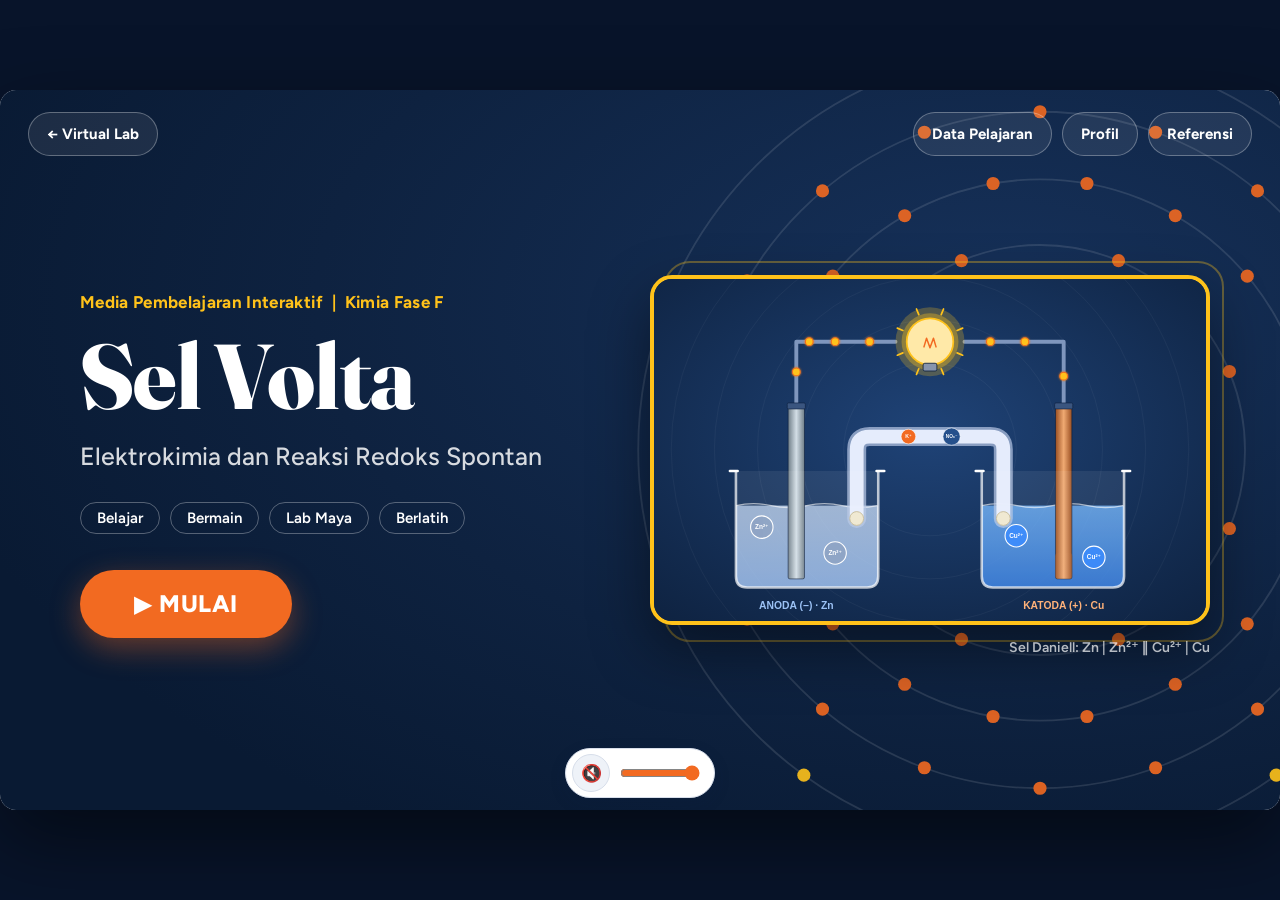
==== commit 990c0b45: "Add files via upload" ====
--- a/sel-volta/index.html
+++ b/sel-volta/index.html
@@ -51,7 +51,7 @@
           <button class="btn mulai-btn" data-sfx onclick="openModal('modal-login')">▶ MULAI</button>
         </div>
         <figure class="judul-visual">
-          <img id="cfg-bgjudul" src="./asset/img/bg_judul.jpg" alt="Ilustrasi sel Volta Zn–Cu dengan jembatan garam" onerror="imgErr(this)">
+          <img id="cfg-bgjudul" src="./asset/img/bg_judul.svg" alt="Ilustrasi sel Volta Zn–Cu dengan jembatan garam dan lampu menyala" onerror="imgErr(this)">
           <figcaption>Sel Daniell: Zn | Zn²⁺ ‖ Cu²⁺ | Cu</figcaption>
         </figure>
       </div>
